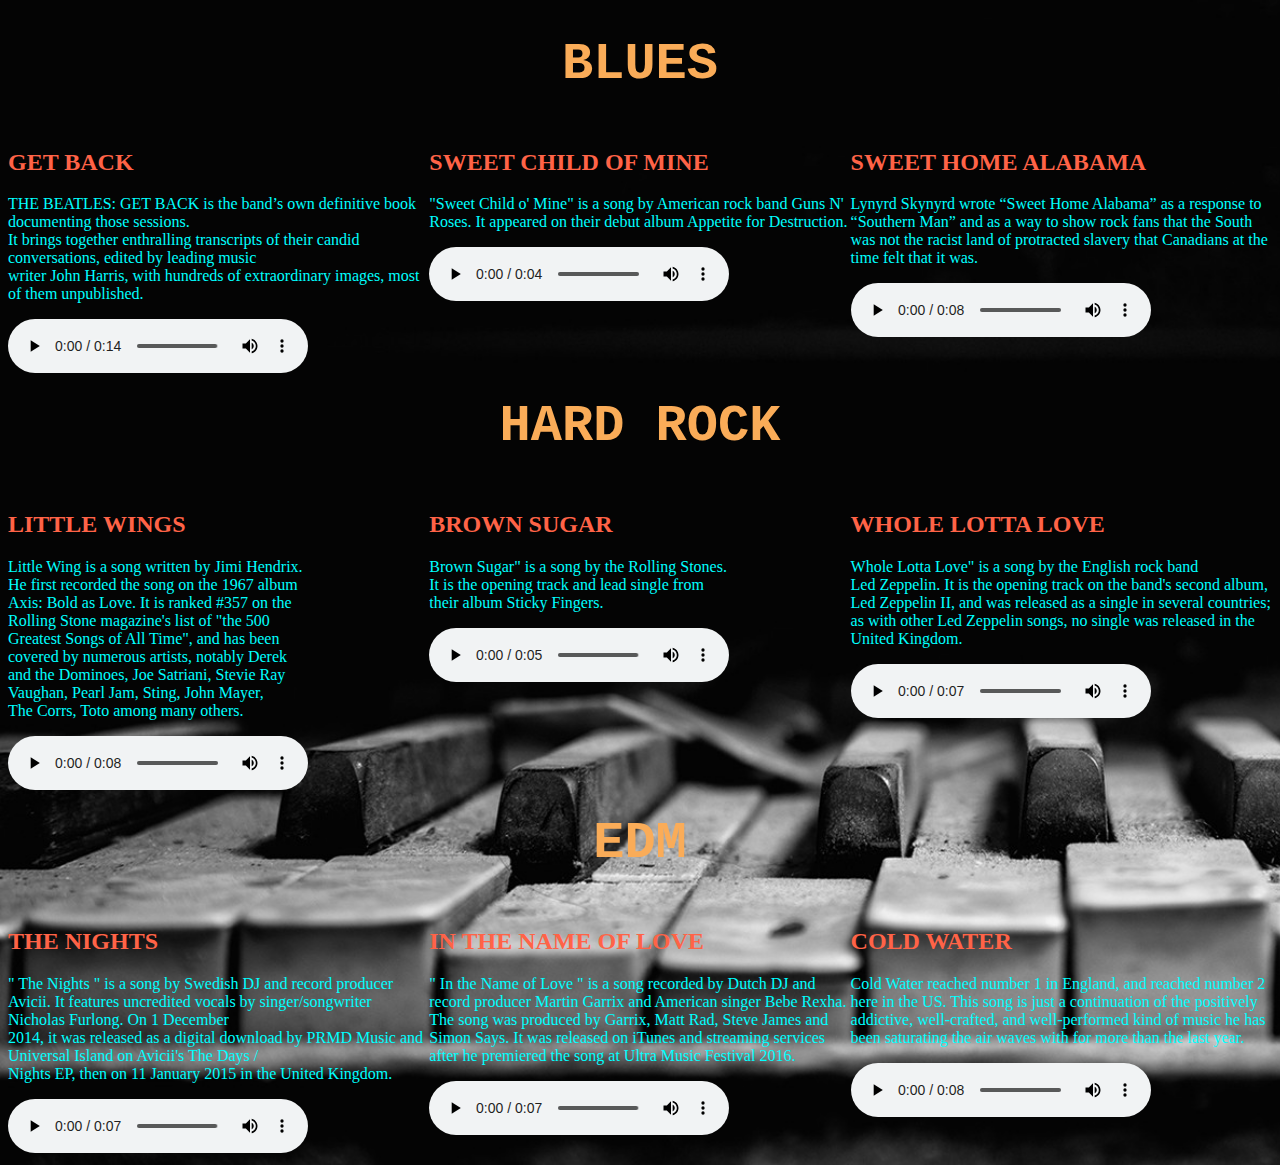
==== AUDIO/CADELINA_Audio_CSAD.html @ c5854e6f "update" ====
<!DOCTYPE html> 
<html lang="en">
<head>
    <meta charset="utf-8">
    <title>MY BEATS</title>
    <style type="text/css">
    
    </style>
</head>
<div class="row">
<body style="background: url(../IMAGES/audio.jpg); background-size: cover; background-repeat: repeat;">

    <link rel="stylesheet" href="CADELINA_AudioDesign_CSAD.css"/>
    <!--CADELNA, MARK ANTHONY C.-->
    <!--19 March, 2021-->

    <h1>BLUES</h1>

    <div class="column left">
    <h2>GET BACK</h2> 

    <p>THE BEATLES: GET BACK is the band’s own definitive book documenting those sessions.<br>It brings together enthralling transcripts of their candid conversations, edited by leading music<br> writer John Harris, with hundreds of extraordinary images, most of them unpublished.</p> 

    <audio controls>
  		<source src="TRACK/beatle.mp3" type="audio/mpeg">
	</audio>
	</div>

	<div class="column middle">
	<h2>SWEET CHILD OF MINE</h2>

	<p>"Sweet Child o' Mine" is a song by American rock band Guns N' Roses. It appeared on their debut album Appetite for Destruction.</p>


	<audio controls>
  		<source src="TRACK/guns.mp3" type="audio/mpeg">
	</audio>
	</div>

	<div class="column right">
	<h2>SWEET HOME ALABAMA</h2>

	<p>Lynyrd Skynyrd wrote “Sweet Home Alabama” as a response to “Southern Man” and as a way to show rock fans that the South was not the racist land of protracted slavery that Canadians at the time felt that it was.</p>

	<audio controls>
  		<source src="TRACK/alabama.mp3" type="audio/mpeg">
	</audio>
	</div>

	<BR><BR><BR><BR><BR><BR><BR><BR><BR><BR><BR><BR><BR>
	
	<h1>HARD ROCK</h1>

	<div class="column left">
	<h2>LITTLE WINGS</h2> 

    <p>Little Wing is a song written by Jimi Hendrix.<br> He first recorded the song on the 1967 album <br>Axis: Bold as Love. It is ranked #357 on the <br>Rolling Stone magazine's list of "the 500<br> Greatest Songs of All Time", and has been <br>covered by numerous artists, notably Derek<br> and the Dominoes, Joe Satriani, Stevie Ray <br>Vaughan, Pearl Jam, Sting, John Mayer, <br>The Corrs, Toto among many others.</p> 

    <audio controls>
  		<source src="TRACK/jimi.mp3" type="audio/mpeg">
	</audio>
	</div>

	<div class="column middle">
	<h2>BROWN SUGAR</h2>

	<p>Brown Sugar" is a song by the Rolling Stones. <br>It is the opening track and lead single from <br>their album Sticky Fingers.</p>

	<audio controls>
  		<source src="TRACK/stone.mp3" type="audio/mpeg">
	</audio>
	</div>

	<div class="column right">
	<h2>WHOLE LOTTA LOVE</h2>

	<p>Whole Lotta Love" is a song by the English rock band<br> Led Zeppelin. It is the opening track on the band's second album, Led Zeppelin II, and was released as a single in several countries; as with other Led Zeppelin songs, no single was released in the United Kingdom.</p>

	<audio controls>
  		<source src="TRACK/zeppelin.mp3" type="audio/mpeg">
	</audio>
	</div>


	<BR><BR><BR><BR><BR><BR><BR><BR><BR><BR><BR><BR><BR><BR><BR><BR>



	<h1>EDM</h1>

	<div class="column left">
	<h2>THE NIGHTS</h2> 

    <p>" The Nights " is a song by Swedish DJ and record producer Avicii. It features uncredited vocals by singer/songwriter Nicholas Furlong. On 1 December <br>2014, it was released as a digital download by PRMD Music and Universal Island on Avicii's The Days /<br> Nights EP, then on 11 January 2015 in the United Kingdom.</p> 

    <audio controls>
  		<source src="TRACK/avicii.mp3" type="audio/mpeg">
	</audio>
	</div>

	<div class="column middle">
	<h2>IN THE NAME OF LOVE</h2>

	<p>" In the Name of Love " is a song recorded by Dutch DJ and record producer Martin Garrix and American singer Bebe Rexha. The song was produced by Garrix, Matt Rad, Steve James and Simon Says. It was released on iTunes and streaming services after he premiered the song at Ultra Music Festival 2016.</p>

	<audio controls>
  		<source src="TRACK/garrix.mp3" type="audio/mpeg">
	</audio>
	</div>

	<div class="column right">
	<h2>COLD WATER</h2>

	<p>Cold Water reached number 1 in England, and reached number 2 here in the US. This song is just a continuation of the positively addictive, well-crafted, and well-performed kind of music he has been saturating the air waves with for more than the last year.</p>

	<audio controls>
  		<source src="TRACK/justin.mp3" type="audio/mpeg">
	</audio>
	</div>

</body>
</html>
---- AUDIO/CADELINA_AudioDesign_CSAD.css ----
h1 {
	text-align: center; 
	color: #FAAC58;
	font-family: monospace;
	font-size: 4em;

}

h2 {
	text-align: left;
	color: tomato;
	font-size: 1.5em

}

p {
	color: cyan;
	text-align: justify-all;
	font-family: georgia, cursive;
}


.column {
  float: left;
  width: 33.33%;
}


.row:after {
  content: "";
  display: table;
  clear: both;
}
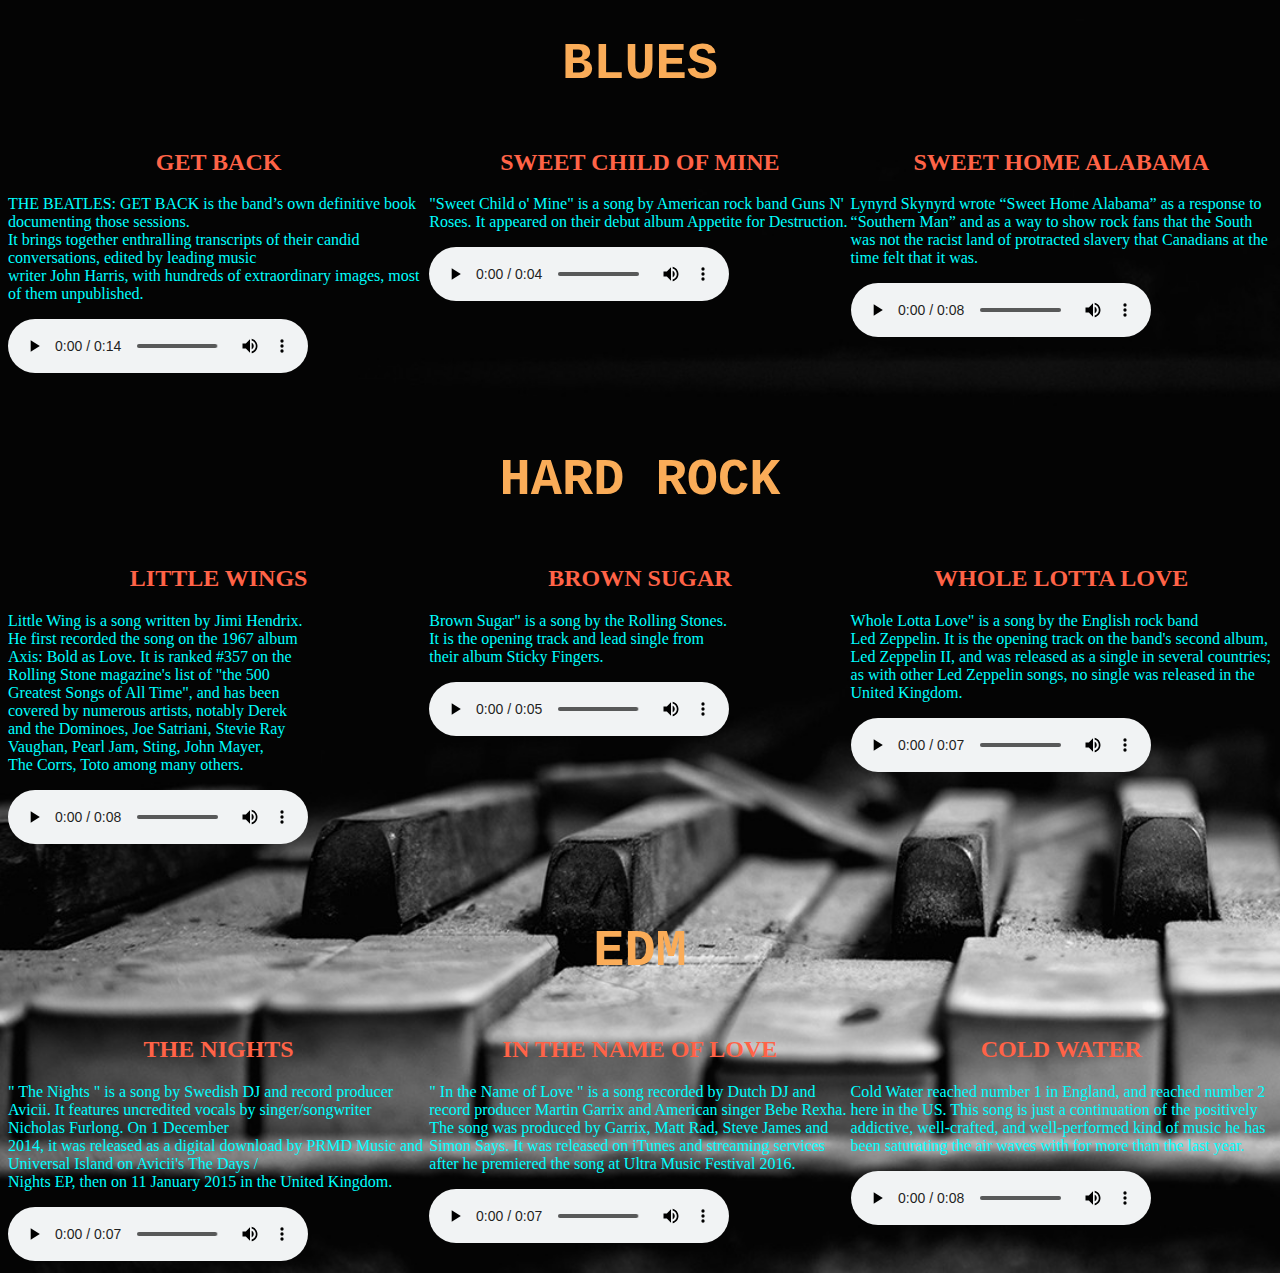
==== commit d94db3ec: "Update CADELINA_Audio_CSAD.html" ====
--- a/AUDIO/CADELINA_Audio_CSAD.html
+++ b/AUDIO/CADELINA_Audio_CSAD.html
@@ -47,7 +47,7 @@
 	</audio>
 	</div>
 
-	<BR><BR><BR><BR><BR><BR><BR><BR><BR><BR><BR><BR><BR>
+	<BR><BR><BR><BR><BR><BR><BR><BR><BR><BR><BR><BR><BR><BR><BR><BR>
 	
 	<h1>HARD ROCK</h1>
 
@@ -82,7 +82,7 @@
 	</div>
 
 
-	<BR><BR><BR><BR><BR><BR><BR><BR><BR><BR><BR><BR><BR><BR><BR><BR>
+	<BR><BR><BR><BR><BR><BR><BR><BR><BR><BR><BR><BR><BR><BR><BR><BR><BR><BR><BR>
 
 
 
@@ -119,4 +119,4 @@
 	</div>
 
 </body>
-</html>+</html>
--- a/AUDIO/CADELINA_AudioDesign_CSAD.css
+++ b/AUDIO/CADELINA_AudioDesign_CSAD.css
@@ -8,7 +8,7 @@
 }
 
 h2 {
-	text-align: left;
+	text-align: center;
 	color: tomato;
 	font-size: 1.5em
 
@@ -31,4 +31,4 @@
   content: "";
   display: table;
   clear: both;
-}+}
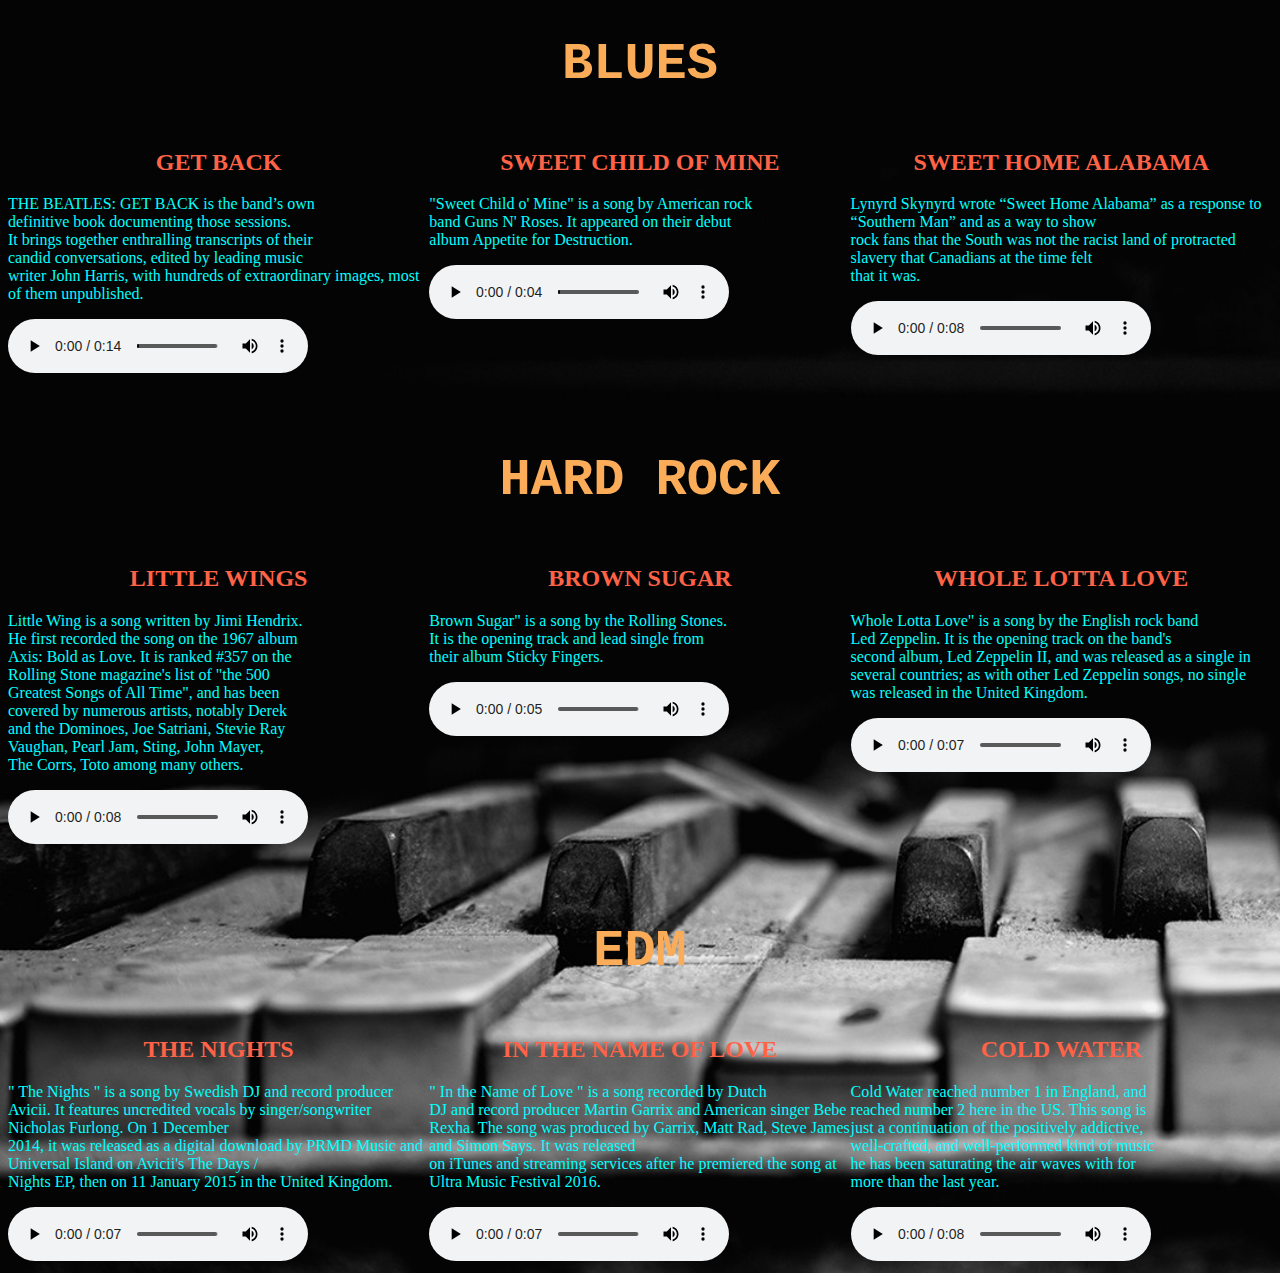
==== commit 439adf72: "Update CADELINA_Audio_CSAD.html" ====
--- a/AUDIO/CADELINA_Audio_CSAD.html
+++ b/AUDIO/CADELINA_Audio_CSAD.html
@@ -19,8 +19,7 @@
     <div class="column left">
     <h2>GET BACK</h2> 
 
-    <p>THE BEATLES: GET BACK is the band’s own definitive book documenting those sessions.<br>It brings together enthralling transcripts of their candid conversations, edited by leading music<br> writer John Harris, with hundreds of extraordinary images, most of them unpublished.</p> 
-
+    <p>THE BEATLES: GET BACK is the band’s own <br>definitive book documenting those sessions.<br>It brings together enthralling transcripts of their<br> candid conversations, edited by leading music<br> writer John Harris, with hundreds of extraordinary images, most of them unpublished.</p> 
     <audio controls>
   		<source src="TRACK/beatle.mp3" type="audio/mpeg">
 	</audio>
@@ -29,8 +28,7 @@
 	<div class="column middle">
 	<h2>SWEET CHILD OF MINE</h2>
 
-	<p>"Sweet Child o' Mine" is a song by American rock band Guns N' Roses. It appeared on their debut album Appetite for Destruction.</p>
-
+	<p>"Sweet Child o' Mine" is a song by American rock<br> band Guns N' Roses. It appeared on their debut<br> album Appetite for Destruction.</p>
 
 	<audio controls>
   		<source src="TRACK/guns.mp3" type="audio/mpeg">
@@ -40,8 +38,7 @@
 	<div class="column right">
 	<h2>SWEET HOME ALABAMA</h2>
 
-	<p>Lynyrd Skynyrd wrote “Sweet Home Alabama” as a response to “Southern Man” and as a way to show rock fans that the South was not the racist land of protracted slavery that Canadians at the time felt that it was.</p>
-
+	<p>Lynyrd Skynyrd wrote “Sweet Home Alabama” as a response to “Southern Man” and as a way to show<br>rock fans that the South was not the racist land of protracted slavery that Canadians at the time felt<br>that it was.</p>
 	<audio controls>
   		<source src="TRACK/alabama.mp3" type="audio/mpeg">
 	</audio>
@@ -54,7 +51,7 @@
 	<div class="column left">
 	<h2>LITTLE WINGS</h2> 
 
-    <p>Little Wing is a song written by Jimi Hendrix.<br> He first recorded the song on the 1967 album <br>Axis: Bold as Love. It is ranked #357 on the <br>Rolling Stone magazine's list of "the 500<br> Greatest Songs of All Time", and has been <br>covered by numerous artists, notably Derek<br> and the Dominoes, Joe Satriani, Stevie Ray <br>Vaughan, Pearl Jam, Sting, John Mayer, <br>The Corrs, Toto among many others.</p> 
+        <p>Little Wing is a song written by Jimi Hendrix.<br> He first recorded the song on the 1967 album <br>Axis: Bold as Love. It is ranked #357 on the <br>Rolling Stone magazine's list of "the 500<br> Greatest Songs of All Time", and has been <br>covered by numerous artists, notably Derek<br> and the Dominoes, Joe Satriani, Stevie Ray <br>Vaughan, Pearl Jam, Sting, John Mayer, <br>The Corrs, Toto among many others.</p> 
 
     <audio controls>
   		<source src="TRACK/jimi.mp3" type="audio/mpeg">
@@ -74,8 +71,7 @@
 	<div class="column right">
 	<h2>WHOLE LOTTA LOVE</h2>
 
-	<p>Whole Lotta Love" is a song by the English rock band<br> Led Zeppelin. It is the opening track on the band's second album, Led Zeppelin II, and was released as a single in several countries; as with other Led Zeppelin songs, no single was released in the United Kingdom.</p>
-
+	<p>Whole Lotta Love" is a song by the English rock band<br> Led Zeppelin. It is the opening track on the band's <br>second album, Led Zeppelin II, and was released as a single in several countries; as with other Led Zeppelin songs, no single was released in the United Kingdom.</p>
 	<audio controls>
   		<source src="TRACK/zeppelin.mp3" type="audio/mpeg">
 	</audio>
@@ -91,30 +87,27 @@
 	<div class="column left">
 	<h2>THE NIGHTS</h2> 
 
-    <p>" The Nights " is a song by Swedish DJ and record producer Avicii. It features uncredited vocals by singer/songwriter Nicholas Furlong. On 1 December <br>2014, it was released as a digital download by PRMD Music and Universal Island on Avicii's The Days /<br> Nights EP, then on 11 January 2015 in the United Kingdom.</p> 
-
-    <audio controls>
-  		<source src="TRACK/avicii.mp3" type="audio/mpeg">
+        <p>" The Nights " is a song by Swedish DJ and record producer Avicii. It features uncredited vocals by singer/songwriter Nicholas Furlong. On 1 December <br>2014, it was released as a digital download by PRMD Music and Universal Island on Avicii's The Days /<br> Nights EP, then on 11 January 2015 in the United Kingdom.</p> 
+        <audio controls>
+  	      <source src="TRACK/avicii.mp3" type="audio/mpeg">
 	</audio>
 	</div>
 
 	<div class="column middle">
 	<h2>IN THE NAME OF LOVE</h2>
 
-	<p>" In the Name of Love " is a song recorded by Dutch DJ and record producer Martin Garrix and American singer Bebe Rexha. The song was produced by Garrix, Matt Rad, Steve James and Simon Says. It was released on iTunes and streaming services after he premiered the song at Ultra Music Festival 2016.</p>
-
+	<p>" In the Name of Love " is a song recorded by Dutch<br> DJ and record producer Martin Garrix and American singer Bebe Rexha. The song was produced by Garrix, Matt Rad, Steve James and Simon Says. It was released<br> on iTunes and streaming services after he premiered the song at Ultra Music Festival 2016.</p>
 	<audio controls>
-  		<source src="TRACK/garrix.mp3" type="audio/mpeg">
+  	     <source src="TRACK/garrix.mp3" type="audio/mpeg">
 	</audio>
 	</div>
 
 	<div class="column right">
 	<h2>COLD WATER</h2>
 
-	<p>Cold Water reached number 1 in England, and reached number 2 here in the US. This song is just a continuation of the positively addictive, well-crafted, and well-performed kind of music he has been saturating the air waves with for more than the last year.</p>
-
+ 	<p>Cold Water reached number 1 in England, and<br>reached number 2 here in the US. This song is<br> just a continuation of the positively addictive,<br> well-crafted, and well-performed kind of music<br>he has been saturating the air waves with for<br> more than the last year.</p>
 	<audio controls>
-  		<source src="TRACK/justin.mp3" type="audio/mpeg">
+            <source src="TRACK/justin.mp3" type="audio/mpeg">
 	</audio>
 	</div>
 
